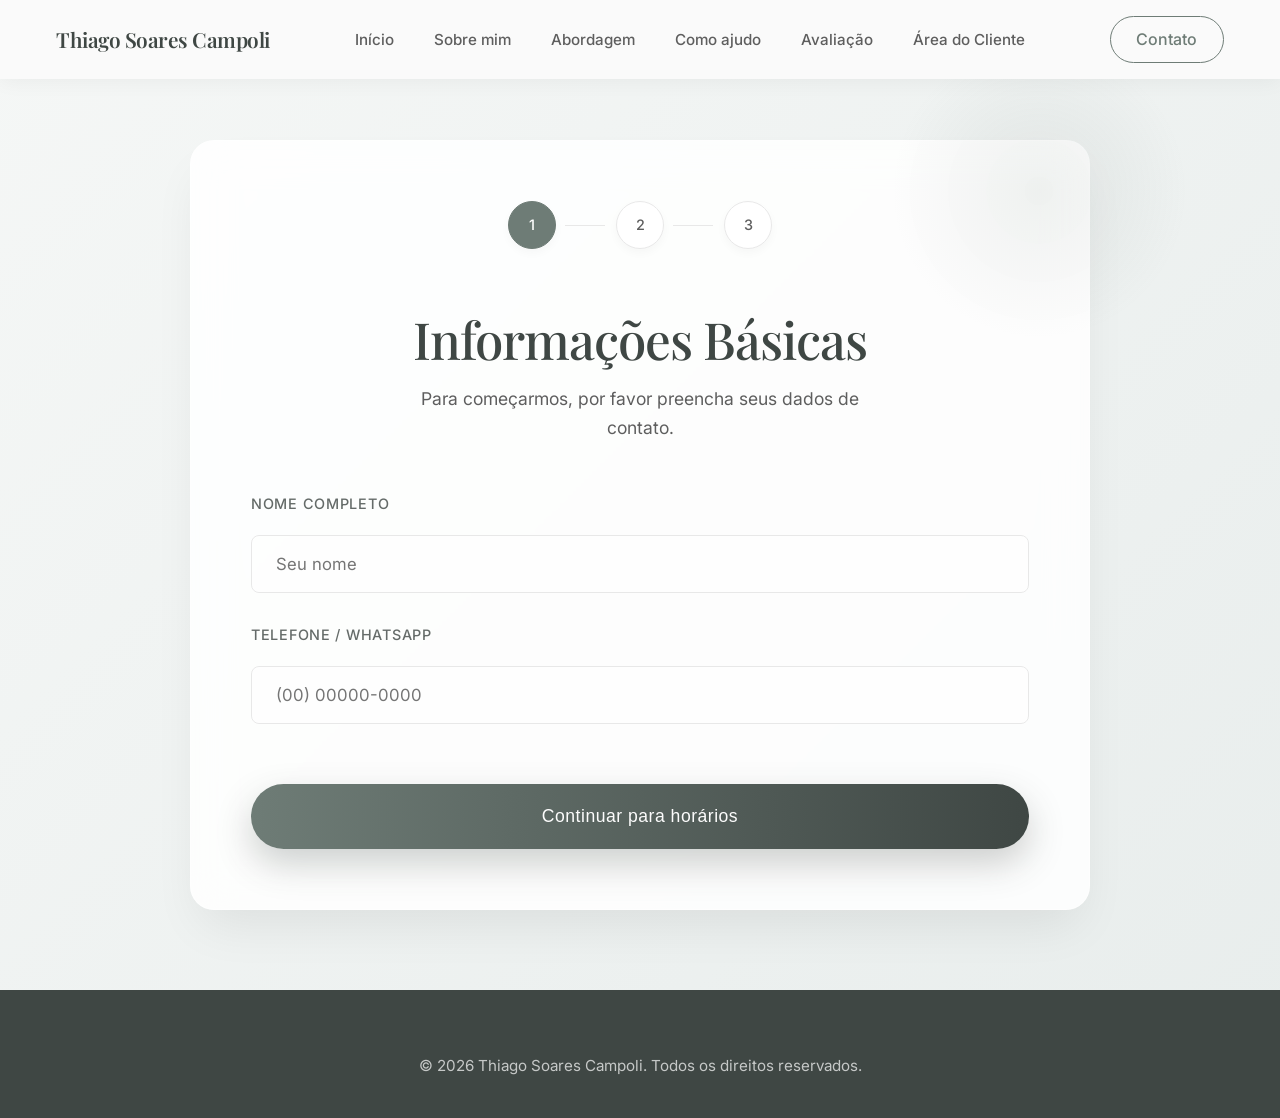
==== agendamento.html @ 60c529e7 "Add files via upload" ====
<!DOCTYPE html>
<html lang="pt-BR">

<head>
    <meta charset="UTF-8">
    <meta name="viewport" content="width=device-width, initial-scale=1.0">
    <title>Agendamento | Thiago Soares Campoli</title>
    <meta name="description" content="Agende sua sessão de psicoterapia ou avaliação neuropsicológica.">
    <!-- Fonts -->
    <link rel="preconnect" href="https://fonts.googleapis.com">
    <link rel="preconnect" href="https://fonts.gstatic.com" crossorigin>
    <link
        href="https://fonts.googleapis.com/css2?family=Inter:wght@300;400;500;600&family=Playfair+Display:ital,wght@0,400;0,500;0,600;1,400&display=swap"
        rel="stylesheet">
    <link rel="stylesheet" href="styles.css">
    <style>
        :root {
            --glass-bg: rgba(255, 255, 255, 0.85);
            --glass-border: rgba(255, 255, 255, 0.4);
            --accent-soft: rgba(110, 124, 118, 0.1);
        }

        body {
            background: linear-gradient(135deg, #f5f7f6 0%, #e8edec 100%);
            min-height: 100vh;
        }

        .scheduling-container {
            max-width: 900px;
            margin: 140px auto 80px auto;
            padding: 60px;
            background: var(--glass-bg);
            backdrop-filter: blur(20px);
            -webkit-backdrop-filter: blur(20px);
            border-radius: var(--border-radius-lg);
            box-shadow: 0 25px 50px -12px rgba(0, 0, 0, 0.08);
            border: 1px solid var(--glass-border);
            position: relative;
            z-index: 10;
        }

        /* Sophisticated Background Decoration */
        .scheduling-container::before {
            content: '';
            position: absolute;
            top: -100px;
            right: -100px;
            width: 300px;
            height: 300px;
            background: radial-gradient(circle, var(--accent-soft) 0%, transparent 70%);
            z-index: -1;
            border-radius: 50%;
        }

        .step {
            display: none;
            animation: premiumFadeIn 0.8s cubic-bezier(0.16, 1, 0.3, 1) forwards;
        }

        .step.active {
            display: block;
        }

        @keyframes premiumFadeIn {
            from {
                opacity: 0;
                transform: translateY(30px) scale(0.98);
            }

            to {
                opacity: 1;
                transform: translateY(0) scale(1);
            }
        }

        .scheduling-header {
            text-align: center;
            margin-bottom: 50px;
        }

        .scheduling-header h1 {
            font-size: 3.2rem;
            color: var(--color-bg-dark);
            margin-bottom: 15px;
            letter-spacing: -0.02em;
        }

        .scheduling-header p {
            font-size: 1.1rem;
            color: var(--color-text-light);
            max-width: 500px;
            margin: 0 auto;
        }

        /* Progress Bar Redesign */
        .progress-bar {
            display: flex;
            justify-content: center;
            gap: 60px;
            margin-bottom: 60px;
            position: relative;
        }

        .progress-step {
            width: 48px;
            height: 48px;
            border-radius: 50%;
            background: #FFF;
            border: 1px solid var(--color-border);
            display: flex;
            align-items: center;
            justify-content: center;
            position: relative;
            z-index: 2;
            font-weight: 500;
            color: var(--color-text-light);
            transition: all 0.5s cubic-bezier(0.4, 0, 0.2, 1);
            font-size: 0.9rem;
            box-shadow: 0 4px 10px rgba(0, 0, 0, 0.03);
        }

        .progress-step::after {
            content: '';
            position: absolute;
            width: 40px;
            height: 1px;
            background: var(--color-border);
            right: -50px;
            top: 50%;
        }

        .progress-step:last-child::after {
            display: none;
        }

        .progress-step.active {
            border-color: var(--color-bg-primary);
            color: var(--color-bg-primary);
            box-shadow: 0 0 0 6px var(--accent-soft);
            transform: scale(1.1);
        }

        .progress-step.completed {
            background: var(--color-bg-primary);
            border-color: var(--color-bg-primary);
            color: #FFF;
        }

        /* Form Styling */
        .form-group {
            margin-bottom: 30px;
        }

        .form-group label {
            display: block;
            margin-bottom: 12px;
            font-weight: 500;
            font-size: 0.9rem;
            text-transform: uppercase;
            letter-spacing: 0.05em;
            color: var(--color-bg-dark);
            opacity: 0.8;
        }

        .form-group input {
            width: 100%;
            padding: 18px 24px;
            border-radius: var(--border-radius-sm);
            border: 1px solid var(--color-border);
            background: rgba(255, 255, 255, 0.5);
            font-family: var(--font-body);
            font-size: 1.05rem;
            transition: all 0.3s ease;
        }

        .form-group input:focus {
            outline: none;
            border-color: var(--color-bg-primary);
            background: #FFF;
            box-shadow: 0 10px 20px -5px rgba(110, 124, 118, 0.15);
        }

        /* 2D Table Styling */
        .scheduling-table-container {
            overflow-x: auto;
            margin-top: 30px;
            padding-bottom: 15px;
            -webkit-overflow-scrolling: touch;
        }

        .scheduling-table {
            width: 100%;
            min-width: 900px;
            border-collapse: separate;
            border-spacing: 10px;
        }

        .scheduling-table th {
            padding: 15px;
            font-family: var(--font-heading);
            font-size: 1.1rem;
            color: var(--color-bg-dark);
            text-align: center;
            background: rgba(255, 255, 255, 0.5);
            border-radius: var(--border-radius-sm);
            position: sticky;
            top: 0;
            z-index: 5;
        }

        .day-label {
            padding: 15px;
            font-weight: 600;
            color: var(--color-bg-dark);
            background: var(--accent-soft);
            border-radius: var(--border-radius-sm);
            text-align: left;
            width: 120px;
        }

        .time-cell {
            padding: 12px;
            background: #FFF;
            border: 1px solid var(--color-border);
            border-radius: var(--border-radius-sm);
            text-align: center;
            cursor: pointer;
            transition: all 0.3s ease;
            font-size: 0.85rem;
            min-width: 110px;
        }

        .time-cell:hover {
            border-color: var(--color-bg-primary);
            background: var(--color-bg-soft);
            transform: translateY(-3px);
            box-shadow: 0 4px 12px rgba(0, 0, 0, 0.05);
        }

        .time-cell.selected {
            background: var(--color-bg-primary);
            color: white;
            border-color: var(--color-bg-primary);
            box-shadow: 0 5px 15px rgba(110, 124, 118, 0.3);
        }

        .time-cell.disabled {
            opacity: 0.3;
            cursor: not-allowed;
            background: #f0f0f0;
        }

        /* Button Styling */
        .btn-primary.btn-full {
            width: 100%;
            height: 65px;
            justify-content: center;
            font-size: 1.1rem;
            margin-top: 30px;
            background: linear-gradient(to right, var(--color-bg-primary), var(--color-bg-dark));
            border: none;
            box-shadow: 0 15px 35px rgba(63, 71, 68, 0.25);
        }

        .btn-primary.btn-full:hover:not(:disabled) {
            transform: translateY(-4px) scale(1.01);
            box-shadow: 0 20px 40px rgba(63, 71, 68, 0.35);
        }

        .btn-primary:disabled {
            background: #D1D5DB;
            cursor: not-allowed;
            box-shadow: none;
            opacity: 0.7;
        }

        .back-link {
            display: block;
            text-align: center;
            margin-top: 25px;
            color: var(--color-text-light);
            cursor: pointer;
            font-size: 0.9rem;
            font-weight: 500;
            transition: color 0.3s;
        }

        .back-link:hover {
            color: var(--color-bg-primary);
        }

        /* Confirmation Card */
        .confirmation-card {
            padding: 20px 0;
        }

        .check-circle {
            width: 80px;
            height: 80px;
            background: #F0FDF4;
            color: #16A34A;
            border-radius: 50%;
            display: flex;
            align-items: center;
            justify-content: center;
            font-size: 2.5rem;
            margin: 0 auto 30px auto;
            border: 2px solid #DCFCE7;
        }

        @media (max-width: 768px) {
            .scheduling-container {
                padding: 40px 20px;
                margin-top: 100px;
            }

            .time-grid {
                grid-template-columns: 1fr 1fr;
            }

            .progress-bar {
                gap: 30px;
            }
        }
    </style>
</head>

<body>
    <!-- Header -->
    <header class="navbar scrolled">
        <div class="container navbar-content">
            <a href="index.html#inicio" class="logo">Thiago Soares Campoli</a>
            <nav>
                <ul class="nav-links">
                    <li><a href="index.html#inicio">Início</a></li>
                    <li><a href="index.html#sobre">Sobre mim</a></li>
                    <li><a href="index.html#abordagem">Abordagem</a></li>
                    <li><a href="index.html#ajuda">Como ajudo</a></li>
                    <li><a href="index.html#avaliacao">Avaliação</a></li>
                    <li><a href="login.html" class="nav-highlight">Área do Cliente</a></li>
                </ul>
            </nav>
            <a href="index.html#contato" class="btn-nav">Contato</a>
        </div>
    </header>

    <main class="container">
        <div class="scheduling-container">
            <!-- Progress Bar -->
            <div class="progress-bar">
                <div class="progress-step completed" id="p-step-1">1</div>
                <div class="progress-step" id="p-step-2">2</div>
                <div class="progress-step" id="p-step-3">3</div>
            </div>

            <!-- Step 1: Info -->
            <div id="step-1" class="step active">
                <div class="scheduling-header">
                    <h1>Informações Básicas</h1>
                    <p>Para começarmos, por favor preencha seus dados de contato.</p>
                </div>
                <form id="info-form">
                    <div class="form-group">
                        <label for="name">Nome Completo</label>
                        <input type="text" id="name" placeholder="Seu nome" required>
                    </div>
                    <div class="form-group">
                        <label for="phone">Telefone / WhatsApp</label>
                        <input type="tel" id="phone" placeholder="(00) 00000-0000" required>
                    </div>
                    <button type="submit" class="btn-primary btn-full">Continuar para horários</button>
                </form>
            </div>

            <!-- Step 2: Time Slots -->
            <div id="step-2" class="step">
                <div class="scheduling-header">
                    <h1>Escolha um Horário</h1>
                    <p>Selecione o melhor momento para sua sessão.</p>
                </div>

                <div class="scheduling-table-container">
                    <table class="scheduling-table" id="scheduling-table">
                        <thead>
                            <tr id="table-header">
                                <th>Dia / Horário</th>
                                <!-- Time headers will be inserted here -->
                            </tr>
                        </thead>
                        <tbody id="table-body">
                            <!-- Day rows will be inserted here -->
                        </tbody>
                    </table>
                </div>

                <button id="confirm-booking" class="btn-primary btn-full" disabled>Confirmar Agendamento</button>
                <div class="back-link" onclick="goToStep(1)">← Voltar para dados</div>
            </div>

            <!-- Step 3: Confirmation -->
            <div id="step-3" class="step">
                <div class="confirmation-card text-center">
                    <div class="check-circle">✓</div>
                    <h1>Agendamento Realizado!</h1>
                    <p id="confirmation-msg">Olá <span id="conf-name"></span>, seu horário foi reservado com sucesso.
                    </p>
                    <p style="margin-top: 20px; font-weight: 500; color: var(--color-bg-dark);">Este horário foi marcado
                        na agenda de Thiago Soares Campoli.</p>
                    <div class="mt-lg">
                        <a href="index.html" class="btn-primary" style="padding: 1.2rem 3rem;">Voltar ao Início</a>
                    </div>
                </div>
            </div>
        </div>
    </main>

    <footer class="footer text-center">
        <div class="container">
            <p>&copy; 2026 Thiago Soares Campoli. Todos os direitos reservados.</p>
        </div>
    </footer>

    <script>
        let userData = {
            name: '',
            phone: '',
            time: ''
        };

        const infoForm = document.getElementById('info-form');
        const tableHeader = document.getElementById('table-header');
        const tableBody = document.getElementById('table-body');
        const confirmBtn = document.getElementById('confirm-booking');

        const days = ['Segunda', 'Terça', 'Quarta', 'Quinta', 'Sexta'];
        const times = [
            '08:00', '09:00', '10:00', '11:00', '12:00', '13:00',
            '14:00', '15:00', '16:00', '17:00', '18:00', '19:00'
        ];

        // --- Configuração de Horários Indisponíveis (Administrador) ---
        // Você pode adicionar os horários fixos que já estão ocupados na sua agenda.
        // Formato: 'Dia às Horário' (ex: 'Segunda às 08:00')
        const indisponiveisFixos = [
            'Quarta às 08:00',
            'Quarta às 09:00',
            'Quarta às 10:00',
            'Quarta às 11:00'
        ];

        // Carregar horários agendados nesta máquina (simulação sem banco de dados)
        const indisponiveisLocal = JSON.parse(localStorage.getItem('horariosOcupados')) || [];

        // Combina os fixos do administrador com os que a pessoa já agendou
        const todosIndisponiveis = [...indisponiveisFixos, ...indisponiveisLocal];

        // Generate Table Headers (Days)
        days.forEach(day => {
            const th = document.createElement('th');
            th.textContent = day;
            tableHeader.appendChild(th);
        });

        // Generate Table Rows (Hours)
        times.forEach(time => {
            const tr = document.createElement('tr');

            // Time Label
            const tdTimeLabel = document.createElement('td');
            tdTimeLabel.className = 'day-label'; // Reusing style for the side label
            tdTimeLabel.textContent = time;
            tr.appendChild(tdTimeLabel);

            // Day Cells
            days.forEach(day => {
                const tdDay = document.createElement('td');
                tdDay.className = 'time-cell';
                tdTimeLabel.style.width = '100px';

                const slotKey = `${day} às ${time}`;

                if (todosIndisponiveis.includes(slotKey)) {
                    tdDay.classList.add('disabled');
                    tdDay.textContent = 'Indisponível';
                } else {
                    tdDay.textContent = 'Disponível';
                    tdDay.onclick = () => selectSlot(tdDay, day, time);
                }

                tr.appendChild(tdDay);
            });

            tableBody.appendChild(tr);
        });

        function selectSlot(element, day, time) {
            document.querySelectorAll('.time-cell').forEach(el => el.classList.remove('selected'));
            element.classList.add('selected');
            userData.time = `${day} às ${time}`;
            confirmBtn.disabled = false;
        }

        infoForm.onsubmit = (e) => {
            e.preventDefault();
            userData.name = document.getElementById('name').value;
            userData.phone = document.getElementById('phone').value;
            goToStep(2);
        };

        confirmBtn.onclick = () => {
            // Simulate processing
            confirmBtn.textContent = 'Processando...';
            confirmBtn.disabled = true;

            setTimeout(() => {
                // Update Confirmation step details
                document.getElementById('conf-name').textContent = userData.name;
                goToStep(3);

                // --- Simulação de Bloqueio ---
                // Salva o horário no localStorage para que ele fique indisponível na próxima vez
                const ocupados = JSON.parse(localStorage.getItem('horariosOcupados')) || [];
                if (!ocupados.includes(userData.time)) {
                    ocupados.push(userData.time);
                    localStorage.setItem('horariosOcupados', JSON.stringify(ocupados));
                }

                // --- WhatsApp Integration ---
                // Replace with your real WhatsApp Business number (only numbers, country code + area code + number)
                const phoneBusiness = '5543991730819';

                const message = `Olá! Gostaria de confirmar meu agendamento.\n\n*Nome:* ${userData.name}\n*Contato:* ${userData.phone}\n*Horário Escolhido:* ${userData.time}\n\nAguardando confirmação.`;
                const encodedMessage = encodeURIComponent(message);
                const waUrl = `https://wa.me/${phoneBusiness}?text=${encodedMessage}`;

                // Open WhatsApp in a new tab
                window.open(waUrl, '_blank');
            }, 1000);
        };

        function goToStep(n) {
            document.querySelectorAll('.step').forEach(s => s.classList.remove('active'));
            document.getElementById(`step-${n}`).classList.add('active');

            // Update Progress Bar
            for (let i = 1; i <= 3; i++) {
                const stepEl = document.getElementById(`p-step-${i}`);
                if (i < n) {
                    stepEl.classList.add('completed');
                    stepEl.classList.remove('active');
                } else if (i === n) {
                    stepEl.classList.add('active');
                    stepEl.classList.remove('completed');
                } else {
                    stepEl.classList.remove('active', 'completed');
                }
            }
        }
    </script>
</body>

</html>
---- styles.css ----
/* =========================================
   Psychologist Website - Core Styles
   ========================================= */

:root {
    /* Color Palette - Suave, Calma, Confiança */
    --color-bg-main: #FAFAFA;       /* Limpo, claro, muito respirável */
    --color-bg-soft: #F4F1ED;       /* Leve tom de areia / bege acolhedor */
    --color-bg-primary: #6E7C76;    /* Verde sálvia muito elegante e tranquilo */
    --color-bg-dark: #3F4744;       /* Tom escuro para contrastes marcantes e sofisticação */
    
    --color-text-main: #2F2F2F;     /* Cinza muito escuro (menos agressivo q preto) */
    --color-text-light: #5E5E5E;    /* Para subtítulos e textos secundários */
    --color-text-inverse: #FCFCFC;  /* Branco puro para textos sobre fundos escuros */
    
    --color-accent: #B29B84;        /* Tom de terra/areia quente para detalhes e ícones */
    --color-card-bg: #FFFFFF;
    --color-border: #E8E8E8;

    /* Typography */
    --font-heading: 'Playfair Display', serif; /* Elegante, transmite profundidade */
    --font-body: 'Inter', sans-serif;          /* Minimalista, limpa e legível */
    
    /* Spacing */
    --spacing-xs: 0.5rem;   /* 8px  */
    --spacing-sm: 1rem;     /* 16px */
    --spacing-md: 2rem;     /* 32px */
    --spacing-lg: 4rem;     /* 64px */
    --spacing-xl: 6rem;     /* 96px */
    
    /* Utility */
    --border-radius-sm: 8px;
    --border-radius-md: 16px;
    --border-radius-lg: 24px;
    --transition-fast: 0.3s ease;
    --transition-slow: 0.5s cubic-bezier(0.25, 1, 0.5, 1);
    
    --box-shadow-soft: 0 10px 30px rgba(0, 0, 0, 0.04);
    --box-shadow-hover: 0 15px 40px rgba(0, 0, 0, 0.08);
}

/* =========================================
   Reset & Base globally
   ========================================= */
* {
    margin: 0;
    padding: 0;
    box-sizing: border-box;
    -webkit-font-smoothing: antialiased;
    -moz-osx-font-smoothing: grayscale;
}

html {
    scroll-behavior: smooth;
}

body {
    font-family: var(--font-body);
    background-color: var(--color-bg-main);
    color: var(--color-text-main);
    line-height: 1.6;
    overflow-x: hidden;
}

/* Typography Base */
h1, h2, h3, h4, h5, h6 {
    font-family: var(--font-heading);
    font-weight: 500;
    line-height: 1.2;
    color: inherit;
}

p {
    margin-bottom: var(--spacing-sm);
    color: var(--color-text-light);
}

a {
    text-decoration: none;
    color: inherit;
    transition: color var(--transition-fast);
}

ul {
    list-style: none;
}

/* Utilities */
.container {
    max-width: 1200px;
    margin: 0 auto;
    padding: 0 var(--spacing-sm);
}

.text-center { text-align: center; }
.text-inverse { color: var(--color-text-inverse); }
.text-inverse p { color: rgba(255, 255, 255, 0.85); }

.bg-soft { background-color: var(--color-bg-soft); }
.bg-primary { background-color: var(--color-bg-primary); }
.bg-dark { background-color: var(--color-bg-dark); }

.mt-md { margin-top: var(--spacing-md); }
.mt-lg { margin-top: var(--spacing-lg); }
.mb-md { margin-bottom: var(--spacing-md); }

/* Common Section Styles */
section {
    padding: var(--spacing-xl) 0;
}

.section-title {
    font-size: 2.8rem;
    margin-bottom: var(--spacing-md);
    position: relative;
    color: var(--color-bg-dark);
}

.text-inverse .section-title {
    color: var(--color-text-inverse);
}

.section-subtitle {
    font-size: 1.15rem;
    max-width: 700px;
    margin: 0 auto;
}

/* =========================================
   Buttons
   ========================================= */
.btn-primary {
    display: inline-flex;
    align-items: center;
    background-color: var(--color-bg-primary);
    color: var(--color-text-inverse);
    padding: 1rem 2rem;
    border-radius: 50px;
    font-weight: 500;
    font-size: 1rem;
    letter-spacing: 0.5px;
    transition: all var(--transition-fast);
    border: 1px solid transparent;
    box-shadow: 0 4px 15px rgba(110, 124, 118, 0.3);
}

.btn-primary:hover {
    background-color: var(--color-bg-dark);
    transform: translateY(-2px);
    box-shadow: 0 8px 25px rgba(63, 71, 68, 0.4);
    color: var(--color-text-inverse);
}

.btn-large {
    padding: 1.2rem 2.5rem;
    font-size: 1.1rem;
}

/* =========================================
   Navbar (Header)
   ========================================= */
.navbar {
    position: fixed;
    top: 0;
    left: 0;
    width: 100%;
    z-index: 1000;
    padding: 1.5rem 0;
    background-color: transparent;
    transition: all var(--transition-fast);
}

.navbar.scrolled {
    background-color: rgba(250, 250, 250, 0.96);
    backdrop-filter: blur(12px);
    padding: 1rem 0;
    box-shadow: 0 2px 20px rgba(0, 0, 0, 0.05);
}

.navbar-content {
    display: flex;
    justify-content: space-between;
    align-items: center;
}

.logo {
    font-family: var(--font-heading);
    font-size: 1.3rem;
    font-weight: 600;
    letter-spacing: -0.5px;
    color: var(--color-bg-dark);
}

.nav-links {
    display: flex;
    gap: 2.5rem;
}

.nav-links a {
    font-size: 0.95rem;
    font-weight: 500;
    color: var(--color-text-light);
    position: relative;
    padding-bottom: 4px;
}

.nav-links a:hover {
    color: var(--color-text-main);
}

.nav-links a::after {
    content: '';
    position: absolute;
    width: 0;
    height: 1px;
    bottom: 0;
    left: 0;
    background-color: var(--color-bg-primary);
    transition: width var(--transition-fast);
}

.nav-links a:hover::after {
    width: 100%;
}

.btn-nav {
    border: 1px solid var(--color-bg-primary);
    padding: 0.6rem 1.6rem;
    border-radius: 50px;
    font-weight: 500;
    color: var(--color-bg-primary);
    transition: all var(--transition-fast);
}

.btn-nav:hover {
    background-color: var(--color-bg-primary);
    color: var(--color-text-inverse);
}

/* Mobile Nav Toggle */
.mobile-menu-btn {
    display: none;
    flex-direction: column;
    justify-content: space-between;
    width: 30px;
    height: 20px;
    background: transparent;
    border: none;
    cursor: pointer;
    z-index: 1001;
}

.mobile-menu-btn span {
    width: 100%;
    height: 2px;
    background-color: var(--color-bg-dark);
    transition: all var(--transition-fast);
    border-radius: 2px;
}

.mobile-menu-btn.open span:nth-child(1) {
    transform: translateY(9px) rotate(45deg);
}

.mobile-menu-btn.open span:nth-child(2) {
    opacity: 0;
}

.mobile-menu-btn.open span:nth-child(3) {
    transform: translateY(-9px) rotate(-45deg);
}

.mobile-nav {
    position: fixed;
    top: 0;
    right: -100%;
    width: 100%;
    height: 100vh;
    background-color: var(--color-bg-main);
    display: flex;
    align-items: center;
    justify-content: center;
    z-index: 999;
    transition: right var(--transition-fast);
}

.mobile-nav.open {
    right: 0;
}

.mobile-nav-links {
    display: flex;
    flex-direction: column;
    align-items: center;
    gap: 2.5rem;
}

.mobile-nav-links a {
    font-family: var(--font-heading);
    font-size: 2.2rem;
    color: var(--color-bg-dark);
}

/* =========================================
   Hero Section
   ========================================= */
.hero {
    min-height: 100vh;
    display: flex;
    align-items: center;
    padding-top: 100px; /* Accounts for navbar */
}

.hero-container {
    display: grid;
    grid-template-columns: 1fr 1fr;
    gap: 5rem;
    align-items: center;
}

.hero-text h1 {
    font-size: 3.8rem;
    margin-bottom: 1.5rem;
    color: var(--color-bg-dark);
}

.hero-text p {
    font-size: 1.15rem;
    margin-bottom: 2.5rem;
    max-width: 90%;
}

.image-wrapper {
    position: relative;
    width: 100%;
    border-radius: var(--border-radius-lg);
    overflow: hidden;
    /* Sombras e cores para criar volume */
    box-shadow: -20px 20px 0 var(--color-bg-soft);
}

.image-placeholder {
    width: 100%;
    background-color: #E6E1DC; 
    display: flex;
    align-items: center;
    justify-content: center;
    color: var(--color-text-light);
    font-size: 0.95rem;
    letter-spacing: 1px;
}

.image-hero {
    height: 550px; /* Reduced to be more rounded */
    background: linear-gradient(135deg, var(--color-bg-primary) 0%, #A3AFAB 100%);
}

/* =========================================
   Morphing Shape Animation
   ========================================= */
.morph-shape {
    border-radius: 40% 60% 70% 30% / 40% 50% 60% 50%;
    animation: morph 8s ease-in-out infinite both alternate;
    box-shadow: 0 20px 50px rgba(110, 124, 118, 0.2);
}

@keyframes morph {
    0% { border-radius: 40% 60% 70% 30% / 40% 50% 60% 50%; }
    100% { border-radius: 60% 40% 30% 70% / 60% 30% 70% 40%; }
}

.morph-text {
    font-family: var(--font-heading);
    font-size: 1.8rem;
    color: var(--color-text-inverse);
    font-style: italic;
    text-shadow: 0 2px 10px rgba(0,0,0,0.1);
}

.slogan-text {
    display: block;
    font-family: var(--font-heading);
    font-size: 1.2rem;
    font-style: italic;
    color: var(--color-bg-primary);
    margin-bottom: 0.5rem;
}

.footer-slogan {
    font-family: var(--font-heading);
    font-style: italic;
    color: var(--color-text-light);
}

.mt-sm { margin-top: var(--spacing-xs); }


.image-about {
    height: 700px;
    background: linear-gradient(135deg, #EBE7E2 0%, #DFDAD5 100%);
}

/* =========================================
   Para Quem é O Atendimento (Situações)
   ========================================= */
.situations-grid {
    display: grid;
    grid-template-columns: repeat(auto-fit, minmax(260px, 1fr));
    gap: 1.5rem;
}

.situation-item {
    background: var(--color-card-bg);
    padding: 2.2rem 1.5rem;
    border-radius: var(--border-radius-md);
    box-shadow: var(--box-shadow-soft);
    font-weight: 500;
    color: var(--color-bg-dark);
    display: flex;
    align-items: center;
    justify-content: center;
    transition: transform var(--transition-fast), box-shadow var(--transition-fast);
    border-bottom: 3px solid transparent;
}

.situation-item:hover {
    transform: translateY(-5px);
    box-shadow: var(--box-shadow-hover);
    border-bottom: 3px solid var(--color-bg-primary);
}

/* =========================================
   Sobre Mim
   ========================================= */
.about-container {
    display: grid;
    grid-template-columns: 5fr 6fr;
    gap: 6rem;
    align-items: center;
}

.about-image .image-wrapper {
    box-shadow: 20px -20px 0 var(--color-bg-primary);
}

.about-text h2 {
    font-size: 3.2rem;
}

.about-text p {
    font-size: 1.15rem;
    margin-bottom: 1.5rem;
}

.about-credentials {
    padding-top: 2rem;
    border-top: 1px solid var(--color-border);
    display: flex;
    flex-direction: column;
    gap: 1.5rem;
}

.credential-item strong {
    display: block;
    color: var(--color-bg-dark);
    margin-bottom: 0.3rem;
    font-family: var(--font-heading);
    font-size: 1.2rem;
}

.credential-item p {
    margin: 0;
    font-size: 1.05rem;
}

/* =========================================
   Diferenciais
   ========================================= */
.diff-grid {
    display: grid;
    grid-template-columns: repeat(auto-fit, minmax(250px, 1fr));
    gap: 3.5rem 2.5rem;
}

.diff-item {
    padding: 1.5rem;
    background-color: rgba(255, 255, 255, 0.05);
    border-radius: var(--border-radius-md);
    border: 1px solid rgba(255, 255, 255, 0.1);
    transition: all var(--transition-fast);
}

.diff-item:hover {
    background-color: rgba(255, 255, 255, 0.1);
    transform: translateY(-4px);
}

.diff-item .icon {
    font-size: 2.8rem;
    color: var(--color-accent);
    margin-bottom: 1.5rem;
}

.diff-item h4 {
    font-size: 1.6rem;
    margin-bottom: 1rem;
    font-weight: 500;
}

/* =========================================
   Abordagem Terapêutica
   ========================================= */
.approach-intro {
    max-width: 850px;
}

.approach-cards {
    display: grid;
    grid-template-columns: repeat(auto-fit, minmax(280px, 1fr));
    gap: 2.5rem;
}

.card {
    background-color: var(--color-card-bg);
    border: 1px solid var(--color-border);
    border-radius: var(--border-radius-md);
    padding: 3rem 2.5rem;
    transition: all var(--transition-slow);
}

.card:hover {
    box-shadow: var(--box-shadow-hover);
    transform: translateY(-8px);
    border-color: var(--color-bg-primary);
}

.card h3 {
    font-size: 1.45rem;
    margin-bottom: 1.25rem;
    color: var(--color-bg-dark);
    min-height: 2rem;
}

/* =========================================
   Avaliação Neuropsicológica
   ========================================= */
.avaliacao {
    background-color: var(--color-bg-main);
    border-top: 1px solid var(--color-border);
}

.aval-content {
    display: grid;
    grid-template-columns: 1fr 1fr;
    gap: 4rem;
}

.text-left { text-align: left; }

.aval-intro h3, .aval-indications h3, .aval-process h3, .aval-target h3 {
    font-size: 1.8rem;
    margin-bottom: 1.2rem;
    color: var(--color-bg-dark);
}

.aval-list {
    list-style-type: none;
    padding-left: 0;
}

.aval-list li {
    position: relative;
    padding-left: 1.8rem;
    margin-bottom: 0.8rem;
    color: var(--color-text-light);
    font-size: 1.05rem;
}

.aval-list li::before {
    content: '✧';
    position: absolute;
    left: 0;
    color: var(--color-bg-primary);
    font-size: 1.2rem;
}

.process-steps {
    display: grid;
    grid-template-columns: repeat(auto-fit, minmax(200px, 1fr));
    gap: 1.5rem;
    align-items: start;
}

.step-card {
    background-color: var(--color-card-bg);
    padding: 2rem 1.5rem;
    border-radius: var(--border-radius-md);
    position: relative;
    border: 1px solid var(--color-border);
    transition: transform var(--transition-fast);
    height: 100%;
}

.step-card:hover {
    transform: translateY(-5px);
    box-shadow: var(--box-shadow-soft);
}

.step-num {
    display: inline-flex;
    align-items: center;
    justify-content: center;
    width: 40px;
    height: 40px;
    border-radius: 50%;
    background-color: var(--color-bg-primary);
    color: var(--color-text-inverse);
    font-family: var(--font-heading);
    font-size: 1.3rem;
    margin-bottom: 1rem;
}

.step-card h4 {
    font-size: 1.2rem;
    margin-bottom: 0.5rem;
    color: var(--color-bg-dark);
}

.aval-target {
    background-color: var(--color-card-bg);
    border-radius: var(--border-radius-lg);
    padding: 3rem;
    border: 1px solid var(--color-border);
    max-width: 900px;
    margin-left: auto;
    margin-right: auto;
    box-shadow: var(--box-shadow-soft);
}

.aval-target p {
    font-size: 1.15rem;
}

.diff-tags {
    display: flex;
    flex-wrap: wrap;
    gap: 1rem;
    justify-content: center;
}

.diff-tags span {
    background-color: var(--color-bg-soft);
    border: 1px solid var(--color-border);
    color: var(--color-bg-dark);
    padding: 0.6rem 1.2rem;
    border-radius: 50px;
    font-size: 0.95rem;
    font-weight: 500;
}

.aval-cta p {
    font-size: 1.15rem;
    max-width: 750px;
    margin-left: auto;
    margin-right: auto;
}

/* =========================================
   Instagram Feed Section
   ========================================= */
.instagram {
    /* Removing border for cleaner look against bg-soft if needed */
}

.ig-grid {
    display: grid;
    grid-template-columns: repeat(auto-fit, minmax(280px, 1fr));
    gap: 1.5rem;
    max-width: 1000px;
    margin-left: auto;
    margin-right: auto;
}

.ig-post {
    position: relative;
    display: block;
    aspect-ratio: 1 / 1; /* Makes the grid squares */
    border-radius: var(--border-radius-md);
    overflow: hidden;
    background-color: #EAE6E1;
    box-shadow: var(--box-shadow-soft);
    transition: transform var(--transition-fast), box-shadow var(--transition-fast);
}

.ig-post:hover {
    transform: translateY(-8px);
    box-shadow: var(--box-shadow-hover);
}

.ig-image-placeholder {
    width: 100%;
    height: 100%;
    display: flex;
    align-items: center;
    justify-content: center;
    color: var(--color-text-light);
    font-size: 0.95rem;
    background: linear-gradient(135deg, #F0EBE6 0%, #DFDAD5 100%);
}

.ig-post img {
    width: 100%;
    height: 100%;
    object-fit: cover;
}

.ig-overlay {
    position: absolute;
    top: 0;
    left: 0;
    width: 100%;
    height: 100%;
    background-color: rgba(63, 71, 68, 0.7); /* Based on bg-dark */
    display: flex;
    align-items: center;
    justify-content: center;
    color: var(--color-text-inverse);
    opacity: 0;
    transition: opacity var(--transition-fast);
}

.ig-post:hover .ig-overlay {
    opacity: 1;
}

.btn-primary:hover svg {
    transform: scale(1.1);
    transition: transform var(--transition-fast);
}

/* =========================================
   Contato
   ========================================= */
.contact-card {
    background-color: var(--color-card-bg);
    padding: 6rem 4rem;
    border-radius: var(--border-radius-lg);
    box-shadow: var(--box-shadow-soft);
    max-width: 850px;
    margin: 0 auto;
    border: 1px solid var(--color-border);
}

.contact-card h2 {
    font-size: 2.8rem;
    margin-bottom: 1.5rem;
}

.contact-text {
    font-size: 1.2rem;
}

.email-link {
    color: var(--color-bg-primary);
    font-weight: 500;
    font-size: 1.1rem;
}

.email-link:hover {
    text-decoration: underline;
}

/* =========================================
   Footer
   ========================================= */
.footer {
    padding: 4rem 0 2rem 0;
    background-color: var(--color-bg-dark);
    color: var(--color-text-inverse);
}

.footer .logo-text {
    font-family: var(--font-heading);
    font-size: 1.8rem;
    letter-spacing: 1px;
}

.footer p {
    color: rgba(255, 255, 255, 0.7);
    font-size: 0.95rem;
    margin-bottom: 0.5rem;
}

/* =========================================
   Animations
   ========================================= */
.fade-in-up {
    opacity: 0;
    transform: translateY(40px);
    transition: opacity 0.8s cubic-bezier(0.25, 1, 0.5, 1), transform 0.8s cubic-bezier(0.25, 1, 0.5, 1);
}

.fade-in-up.visible {
    opacity: 1;
    transform: translateY(0);
}

.delay-1 { transition-delay: 0.1s; }
.delay-2 { transition-delay: 0.2s; }
.delay-3 { transition-delay: 0.3s; }
.delay-4 { transition-delay: 0.4s; }
.delay-5 { transition-delay: 0.5s; }
.delay-6 { transition-delay: 0.6s; }

/* =========================================
   Responsive Design
   ========================================= */
@media (max-width: 1024px) {
    .container { padding: 0 2rem; }
    .hero-text h1 { font-size: 3.2rem; }
    .about-container { gap: 4rem; }
    .about-text h2 { font-size: 2.8rem; }
}

@media (max-width: 768px) {
    .nav-links, .btn-nav { display: none; }
    .mobile-menu-btn { display: flex; }
    
    .hero {
        padding-top: 120px;
        min-height: auto;
    }

    .hero-container {
        grid-template-columns: 1fr;
        text-align: center;
        gap: 4rem;
    }
    
    .hero-text p {
        margin-left: auto;
        margin-right: auto;
    }
    
    .hero-image {
        order: -1;
        max-width: 500px;
        margin: 0 auto;
    }
    
    .image-hero {
        height: 500px;
    }
    
    .image-wrapper {
        box-shadow: 0 20px 0 var(--color-bg-soft);
    }
    
    .about-container {
        grid-template-columns: 1fr;
        text-align: left;
        gap: 4rem;
    }
    
    .about-image {
        order: -1;
        max-width: 500px;
        margin: 0 auto;
    }

    .image-about {
        height: 500px;
    }
    
    .about-image .image-wrapper {
        box-shadow: 0 20px 0 var(--color-bg-primary);
    }
    
    .section-title, .about-text h2, .contact-card h2 { 
        font-size: 2.2rem; 
    }
    
    .diff-grid { gap: 2rem; }
    .situations-grid { gap: 1rem; }
    
    .approach-cards {
        grid-template-columns: 1fr;
    }

    .aval-content {
        grid-template-columns: 1fr;
        gap: 3rem;
    }

    .aval-target {
        padding: 2rem 1.5rem;
    }    
    
    .ig-grid {
        grid-template-columns: repeat(2, 1fr);
        gap: 1rem;
    }

    .contact-card {
        padding: 4rem 2rem;
    }
}

@media (max-width: 480px) {
    .container { padding: 0 1.5rem; }
    .hero-text h1 { font-size: 2.6rem; }
    .section-title { font-size: 2rem; }
    .btn-primary { 
        width: 100%; 
        justify-content: center; 
    }
    .image-hero, .image-about { height: 400px; }
    
    .ig-grid {
        grid-template-columns: 1fr;
    }
}

/* =========================================
   Login Page & Portal
   ========================================= */
.login-page {
    background-color: var(--color-bg-soft);
    display: flex;
    align-items: center;
    justify-content: center;
    min-height: 100vh;
    padding: 2rem;
}

.login-container {
    width: 100%;
    max-width: 480px;
}

.login-logo-link {
    display: flex;
    justify-content: center;
    margin-bottom: 2rem;
    text-decoration: none;
}

.login-logo {
    height: 70px;
    width: auto;
    object-fit: contain;
}

.login-card {
    background-color: var(--color-card-bg);
    border-radius: var(--border-radius-lg);
    padding: 3.5rem 3rem;
    box-shadow: var(--box-shadow-soft);
    border: 1px solid var(--color-border);
}

.login-header {
    margin-bottom: 2.5rem;
}

.login-header h2 {
    font-size: 2rem;
    color: var(--color-bg-dark);
    margin-bottom: 1rem;
}

.login-header p {
    font-size: 1.05rem;
    line-height: 1.5;
}

.login-form {
    display: flex;
    flex-direction: column;
    gap: 1.5rem;
}

.form-group {
    display: flex;
    flex-direction: column;
    gap: 0.5rem;
}

.form-group label {
    font-size: 0.95rem;
    font-weight: 500;
    color: var(--color-bg-dark);
}

.password-header {
    display: flex;
    justify-content: space-between;
    align-items: center;
}

.forgot-password {
    font-size: 0.85rem;
    color: var(--color-bg-primary);
    text-decoration: none;
}

.forgot-password:hover {
    text-decoration: underline;
}

.form-input {
    padding: 1rem 1.2rem;
    border: 1px solid var(--color-border);
    border-radius: var(--border-radius-sm);
    font-family: var(--font-body);
    font-size: 1rem;
    color: var(--color-bg-dark);
    background-color: #F8F6F4;
    transition: all var(--transition-fast);
}

.form-input:focus {
    outline: none;
    border-color: var(--color-bg-primary);
    background-color: #FFFFFF;
    box-shadow: 0 0 0 3px rgba(110, 124, 118, 0.1);
}

.form-input::placeholder {
    color: #A09A92;
}

.btn-login {
    width: 100%;
    justify-content: center;
    margin-top: 1rem;
    padding: 1.2rem;
    font-size: 1.1rem;
}

.security-notice {
    font-size: 0.85rem;
    color: var(--color-text-light);
    margin: 0;
}

.login-back {
    margin-top: 2rem;
}

.back-link {
    display: inline-flex;
    align-items: center;
    color: var(--color-text-light);
    font-size: 0.95rem;
    font-weight: 500;
    transition: color var(--transition-fast);
}

.back-link:hover {
    color: var(--color-bg-dark);
}

@media (max-width: 480px) {
    .login-card {
        padding: 2.5rem 1.5rem;
    }
    
    .login-header h2 {
        font-size: 1.8rem;
    }
}

/* =========================================
   Funil de Serviços
   ========================================= */
.services-grid {
    display: grid;
    grid-template-columns: repeat(auto-fit, minmax(300px, 1fr));
    gap: 3rem;
    margin-top: 2rem;
}
.funnel-card {
    background: #FFF;
    padding: 3rem;
    border-radius: var(--border-radius-lg);
    box-shadow: var(--box-shadow-soft);
    border: 1px solid var(--color-border);
    transition: transform 0.3s ease, box-shadow 0.3s ease;
}
.funnel-card:hover {
    transform: translateY(-5px);
    box-shadow: 0 15px 30px rgba(0,0,0,0.05);
}
.funnel-card h3 {
    font-size: 1.8rem;
    margin-bottom: 1rem;
    color: var(--color-bg-dark);
}
.funnel-icon {
    font-size: 3rem;
    margin-bottom: 1rem;
}

/* =========================================
   FAQ Section
   ========================================= */
.faq-container {
    max-width: 800px;
    margin: 0 auto;
}
.faq-item {
    border-bottom: 1px solid var(--color-border);
}
.faq-question {
    width: 100%;
    text-align: left;
    padding: 1.5rem 0;
    font-size: 1.1rem;
    font-weight: 500;
    color: var(--color-bg-dark);
    background: none;
    border: none;
    cursor: pointer;
    display: flex;
    justify-content: space-between;
    align-items: center;
    transition: color 0.3s;
}
.faq-question:hover {
    color: var(--color-bg-primary);
}
.faq-icon {
    font-size: 1.5rem;
    font-weight: 300;
    transition: transform 0.3s;
}
.faq-item.active .faq-icon {
    transform: rotate(45deg);
}
.faq-answer {
    max-height: 0;
    overflow: hidden;
    transition: max-height 0.3s ease;
}
.faq-answer p {
    padding-bottom: 1.5rem;
    color: var(--color-text-body);
}

/* =========================================
   Floating WhatsApp Button
   ========================================= */
.floating-whatsapp {
    position: fixed;
    bottom: 30px;
    right: 30px;
    width: 60px;
    height: 60px;
    background-color: #25D366;
    color: white;
    border-radius: 50%;
    display: flex;
    align-items: center;
    justify-content: center;
    box-shadow: 0 4px 15px rgba(0,0,0,0.15);
    z-index: 1000;
    transition: transform 0.3s, box-shadow 0.3s;
}
.floating-whatsapp:hover {
    transform: scale(1.1);
    box-shadow: 0 6px 20px rgba(0,0,0,0.2);
}
@media (max-width: 768px) {
    .floating-whatsapp {
        bottom: 20px;
        right: 20px;
        width: 50px;
        height: 50px;
    }
    .floating-whatsapp svg {
        width: 24px;
        height: 24px;
    }
}
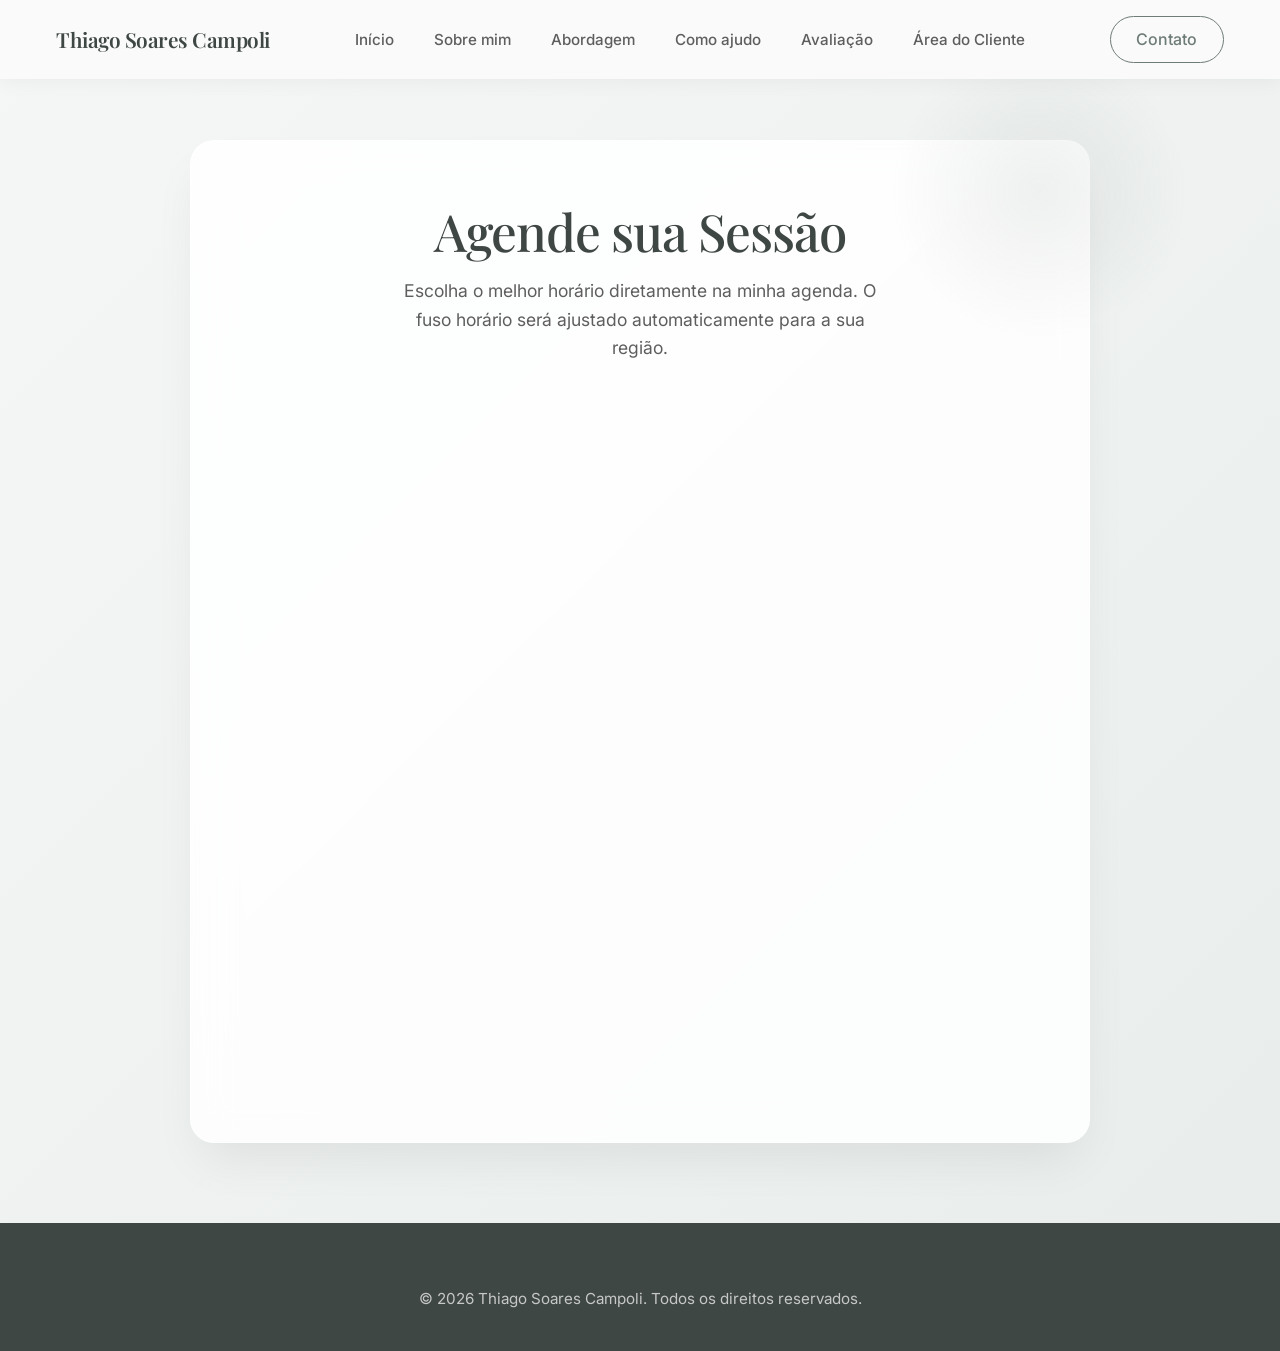
==== commit 0332d4b0: "Add files via upload" ====
--- a/agendamento.html
+++ b/agendamento.html
@@ -346,71 +346,17 @@
 
     <main class="container">
         <div class="scheduling-container">
-            <!-- Progress Bar -->
-            <div class="progress-bar">
-                <div class="progress-step completed" id="p-step-1">1</div>
-                <div class="progress-step" id="p-step-2">2</div>
-                <div class="progress-step" id="p-step-3">3</div>
+            <div class="scheduling-header text-center" style="margin-bottom: 20px;">
+                <h1>Agende sua Sessão</h1>
+                <p>Escolha o melhor horário diretamente na minha agenda. O fuso horário será ajustado automaticamente
+                    para a sua região.</p>
             </div>
 
-            <!-- Step 1: Info -->
-            <div id="step-1" class="step active">
-                <div class="scheduling-header">
-                    <h1>Informações Básicas</h1>
-                    <p>Para começarmos, por favor preencha seus dados de contato.</p>
-                </div>
-                <form id="info-form">
-                    <div class="form-group">
-                        <label for="name">Nome Completo</label>
-                        <input type="text" id="name" placeholder="Seu nome" required>
-                    </div>
-                    <div class="form-group">
-                        <label for="phone">Telefone / WhatsApp</label>
-                        <input type="tel" id="phone" placeholder="(00) 00000-0000" required>
-                    </div>
-                    <button type="submit" class="btn-primary btn-full">Continuar para horários</button>
-                </form>
-            </div>
-
-            <!-- Step 2: Time Slots -->
-            <div id="step-2" class="step">
-                <div class="scheduling-header">
-                    <h1>Escolha um Horário</h1>
-                    <p>Selecione o melhor momento para sua sessão.</p>
-                </div>
-
-                <div class="scheduling-table-container">
-                    <table class="scheduling-table" id="scheduling-table">
-                        <thead>
-                            <tr id="table-header">
-                                <th>Dia / Horário</th>
-                                <!-- Time headers will be inserted here -->
-                            </tr>
-                        </thead>
-                        <tbody id="table-body">
-                            <!-- Day rows will be inserted here -->
-                        </tbody>
-                    </table>
-                </div>
-
-                <button id="confirm-booking" class="btn-primary btn-full" disabled>Confirmar Agendamento</button>
-                <div class="back-link" onclick="goToStep(1)">← Voltar para dados</div>
-            </div>
-
-            <!-- Step 3: Confirmation -->
-            <div id="step-3" class="step">
-                <div class="confirmation-card text-center">
-                    <div class="check-circle">✓</div>
-                    <h1>Agendamento Realizado!</h1>
-                    <p id="confirmation-msg">Olá <span id="conf-name"></span>, seu horário foi reservado com sucesso.
-                    </p>
-                    <p style="margin-top: 20px; font-weight: 500; color: var(--color-bg-dark);">Este horário foi marcado
-                        na agenda de Thiago Soares Campoli.</p>
-                    <div class="mt-lg">
-                        <a href="index.html" class="btn-primary" style="padding: 1.2rem 3rem;">Voltar ao Início</a>
-                    </div>
-                </div>
-            </div>
+            <!-- Calendly inline widget begin -->
+            <div class="calendly-inline-widget" data-url="https://calendly.com/psi-thiagocampoli?hide_gdpr_banner=1"
+                style="min-width:320px;height:700px;"></div>
+            <script type="text/javascript" src="https://assets.calendly.com/assets/external/widget.js" async></script>
+            <!-- Calendly inline widget end -->
         </div>
     </main>
 
@@ -420,143 +366,6 @@
         </div>
     </footer>
 
-    <script>
-        let userData = {
-            name: '',
-            phone: '',
-            time: ''
-        };
-
-        const infoForm = document.getElementById('info-form');
-        const tableHeader = document.getElementById('table-header');
-        const tableBody = document.getElementById('table-body');
-        const confirmBtn = document.getElementById('confirm-booking');
-
-        const days = ['Segunda', 'Terça', 'Quarta', 'Quinta', 'Sexta'];
-        const times = [
-            '08:00', '09:00', '10:00', '11:00', '12:00', '13:00',
-            '14:00', '15:00', '16:00', '17:00', '18:00', '19:00'
-        ];
-
-        // --- Configuração de Horários Indisponíveis (Administrador) ---
-        // Você pode adicionar os horários fixos que já estão ocupados na sua agenda.
-        // Formato: 'Dia às Horário' (ex: 'Segunda às 08:00')
-        const indisponiveisFixos = [
-            'Quarta às 08:00',
-            'Quarta às 09:00',
-            'Quarta às 10:00',
-            'Quarta às 11:00'
-        ];
-
-        // Carregar horários agendados nesta máquina (simulação sem banco de dados)
-        const indisponiveisLocal = JSON.parse(localStorage.getItem('horariosOcupados')) || [];
-
-        // Combina os fixos do administrador com os que a pessoa já agendou
-        const todosIndisponiveis = [...indisponiveisFixos, ...indisponiveisLocal];
-
-        // Generate Table Headers (Days)
-        days.forEach(day => {
-            const th = document.createElement('th');
-            th.textContent = day;
-            tableHeader.appendChild(th);
-        });
-
-        // Generate Table Rows (Hours)
-        times.forEach(time => {
-            const tr = document.createElement('tr');
-
-            // Time Label
-            const tdTimeLabel = document.createElement('td');
-            tdTimeLabel.className = 'day-label'; // Reusing style for the side label
-            tdTimeLabel.textContent = time;
-            tr.appendChild(tdTimeLabel);
-
-            // Day Cells
-            days.forEach(day => {
-                const tdDay = document.createElement('td');
-                tdDay.className = 'time-cell';
-                tdTimeLabel.style.width = '100px';
-
-                const slotKey = `${day} às ${time}`;
-
-                if (todosIndisponiveis.includes(slotKey)) {
-                    tdDay.classList.add('disabled');
-                    tdDay.textContent = 'Indisponível';
-                } else {
-                    tdDay.textContent = 'Disponível';
-                    tdDay.onclick = () => selectSlot(tdDay, day, time);
-                }
-
-                tr.appendChild(tdDay);
-            });
-
-            tableBody.appendChild(tr);
-        });
-
-        function selectSlot(element, day, time) {
-            document.querySelectorAll('.time-cell').forEach(el => el.classList.remove('selected'));
-            element.classList.add('selected');
-            userData.time = `${day} às ${time}`;
-            confirmBtn.disabled = false;
-        }
-
-        infoForm.onsubmit = (e) => {
-            e.preventDefault();
-            userData.name = document.getElementById('name').value;
-            userData.phone = document.getElementById('phone').value;
-            goToStep(2);
-        };
-
-        confirmBtn.onclick = () => {
-            // Simulate processing
-            confirmBtn.textContent = 'Processando...';
-            confirmBtn.disabled = true;
-
-            setTimeout(() => {
-                // Update Confirmation step details
-                document.getElementById('conf-name').textContent = userData.name;
-                goToStep(3);
-
-                // --- Simulação de Bloqueio ---
-                // Salva o horário no localStorage para que ele fique indisponível na próxima vez
-                const ocupados = JSON.parse(localStorage.getItem('horariosOcupados')) || [];
-                if (!ocupados.includes(userData.time)) {
-                    ocupados.push(userData.time);
-                    localStorage.setItem('horariosOcupados', JSON.stringify(ocupados));
-                }
-
-                // --- WhatsApp Integration ---
-                // Replace with your real WhatsApp Business number (only numbers, country code + area code + number)
-                const phoneBusiness = '5543991730819';
-
-                const message = `Olá! Gostaria de confirmar meu agendamento.\n\n*Nome:* ${userData.name}\n*Contato:* ${userData.phone}\n*Horário Escolhido:* ${userData.time}\n\nAguardando confirmação.`;
-                const encodedMessage = encodeURIComponent(message);
-                const waUrl = `https://wa.me/${phoneBusiness}?text=${encodedMessage}`;
-
-                // Open WhatsApp in a new tab
-                window.open(waUrl, '_blank');
-            }, 1000);
-        };
-
-        function goToStep(n) {
-            document.querySelectorAll('.step').forEach(s => s.classList.remove('active'));
-            document.getElementById(`step-${n}`).classList.add('active');
-
-            // Update Progress Bar
-            for (let i = 1; i <= 3; i++) {
-                const stepEl = document.getElementById(`p-step-${i}`);
-                if (i < n) {
-                    stepEl.classList.add('completed');
-                    stepEl.classList.remove('active');
-                } else if (i === n) {
-                    stepEl.classList.add('active');
-                    stepEl.classList.remove('completed');
-                } else {
-                    stepEl.classList.remove('active', 'completed');
-                }
-            }
-        }
-    </script>
+    <!-- Custom Script removed in favor of Calendly embed -->
 </body>
-
 </html>
--- a/styles.css
+++ b/styles.css
@@ -1183,3 +1183,47 @@
         height: 24px;
     }
 }
+
+/* =========================================
+   Arabescos (Background Animation)
+   ========================================= */
+section {
+    position: relative;
+    overflow: hidden;
+}
+
+/* Garantir que o texto fique por cima */
+.container {
+    position: relative;
+    z-index: 2;
+}
+
+.arabesque {
+    position: absolute;
+    z-index: 1;
+    pointer-events: none;
+    color: var(--color-bg-primary); /* Verde suave */
+    opacity: 0.65; /* Bem mais visível */
+    animation: gentle-sway 12s ease-in-out infinite alternate;
+}
+
+/* Specific colors for dark backgrounds */
+.bg-primary .arabesque,
+.bg-dark .arabesque {
+    color: var(--color-bg-soft);
+    opacity: 0.3;
+}
+
+@keyframes gentle-sway {
+    0% { transform: translateY(0) rotate(0deg) scale(1); }
+    100% { transform: translateY(-15px) rotate(3deg) scale(1.05); }
+}
+
+.arabesque-1 { top: -50px; left: -50px; width: 400px; height: 400px; }
+.arabesque-2 { bottom: -100px; right: -100px; width: 450px; height: 450px; animation-delay: -4s; animation-duration: 15s; }
+.arabesque-3 { top: 30%; left: -150px; width: 350px; height: 350px; animation-delay: -7s; animation-duration: 18s; }
+.arabesque-4 { top: -80px; right: -50px; width: 300px; height: 300px; animation-delay: -2s; animation-duration: 14s; }
+.arabesque-5 { bottom: -50px; left: -80px; width: 380px; height: 380px; animation-delay: -6s; animation-duration: 16s; }
+.arabesque-6 { top: 40%; right: -120px; width: 400px; height: 400px; animation-delay: -3s; animation-duration: 17s; }
+.arabesque-7 { top: -20px; left: 40%; width: 250px; height: 250px; animation-delay: -8s; animation-duration: 13s; }
+.arabesque-8 { bottom: -40px; right: 20%; width: 300px; height: 300px; animation-delay: -1s; animation-duration: 11s; }
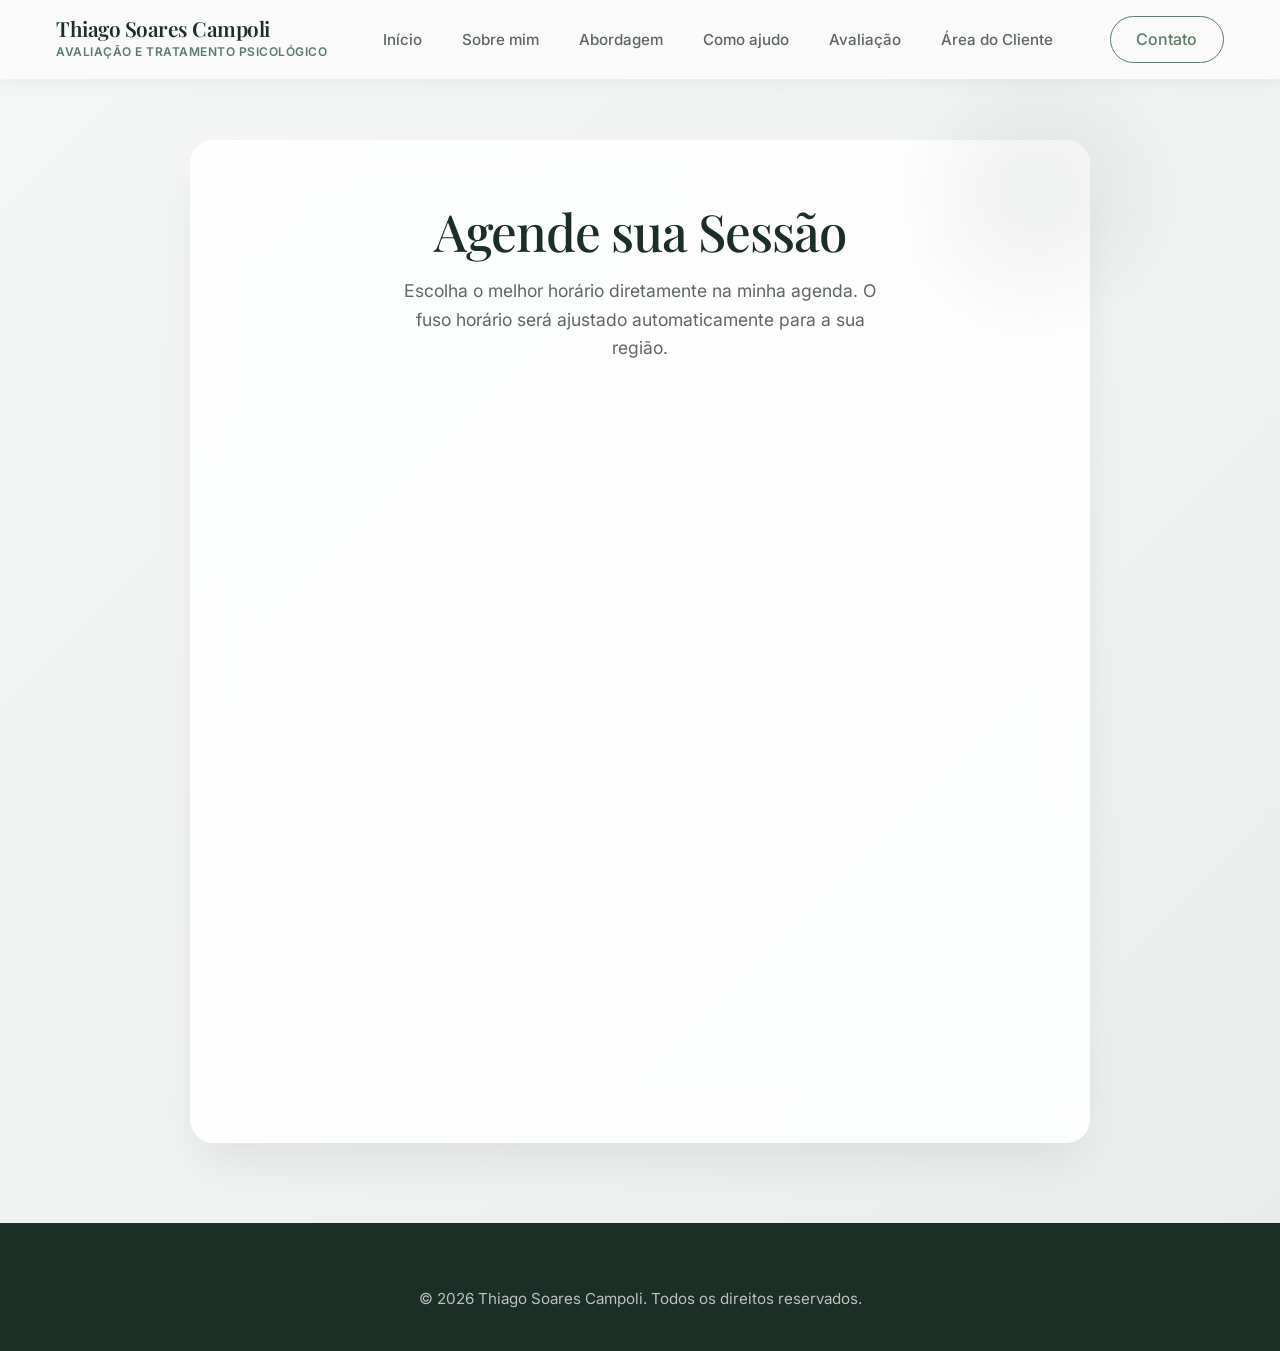
==== commit 0dda9dfa: "Add files via upload" ====
--- a/agendamento.html
+++ b/agendamento.html
@@ -329,7 +329,10 @@
     <!-- Header -->
     <header class="navbar scrolled">
         <div class="container navbar-content">
-            <a href="index.html#inicio" class="logo">Thiago Soares Campoli</a>
+            <a href="index.html#inicio" class="logo-container">
+                <span class="logo">Thiago Soares Campoli</span>
+                <span class="logo-subtitle">Avaliação e Tratamento Psicológico</span>
+            </a>
             <nav>
                 <ul class="nav-links">
                     <li><a href="index.html#inicio">Início</a></li>
--- a/styles.css
+++ b/styles.css
@@ -4,13 +4,13 @@
 
 :root {
     /* Color Palette - Suave, Calma, Confiança */
-    --color-bg-main: #FAFAFA;       /* Limpo, claro, muito respirável */
-    --color-bg-soft: #F4F1ED;       /* Leve tom de areia / bege acolhedor */
-    --color-bg-primary: #6E7C76;    /* Verde sálvia muito elegante e tranquilo */
-    --color-bg-dark: #3F4744;       /* Tom escuro para contrastes marcantes e sofisticação */
-    
-    --color-text-main: #2F2F2F;     /* Cinza muito escuro (menos agressivo q preto) */
-    --color-text-light: #5E5E5E;    /* Para subtítulos e textos secundários */
+    --color-bg-main: #F3F7F4;       /* Verde musgo extremamente claro e sutil (fundo principal) */
+    --color-bg-soft: #E6EFE9;       /* Verde claro ligeiramente mais fechado (fundo secundário) */
+    --color-bg-primary: #5A7D69;    /* Verde musgo claro e vibrante */
+    --color-bg-dark: #1A2F25;       /* Verde escuro bem profundo (tons de noite/floresta) */
+    
+    --color-text-main: #1D2420;     /* Muito escuro, harmonizando com o fundo verde */
+    --color-text-light: #5E6662;    /* Para subtítulos e textos secundários */
     --color-text-inverse: #FCFCFC;  /* Branco puro para textos sobre fundos escuros */
     
     --color-accent: #B29B84;        /* Tom de terra/areia quente para detalhes e ícones */
@@ -183,12 +183,27 @@
     align-items: center;
 }
 
+.logo-container {
+    display: flex;
+    flex-direction: column;
+}
+
 .logo {
     font-family: var(--font-heading);
     font-size: 1.3rem;
     font-weight: 600;
     letter-spacing: -0.5px;
     color: var(--color-bg-dark);
+    line-height: 1.1;
+}
+
+.logo-subtitle {
+    font-size: 0.75rem;
+    color: var(--color-bg-primary);
+    font-weight: 600;
+    letter-spacing: 0.5px;
+    text-transform: uppercase;
+    margin-top: 2px;
 }
 
 .nav-links {
